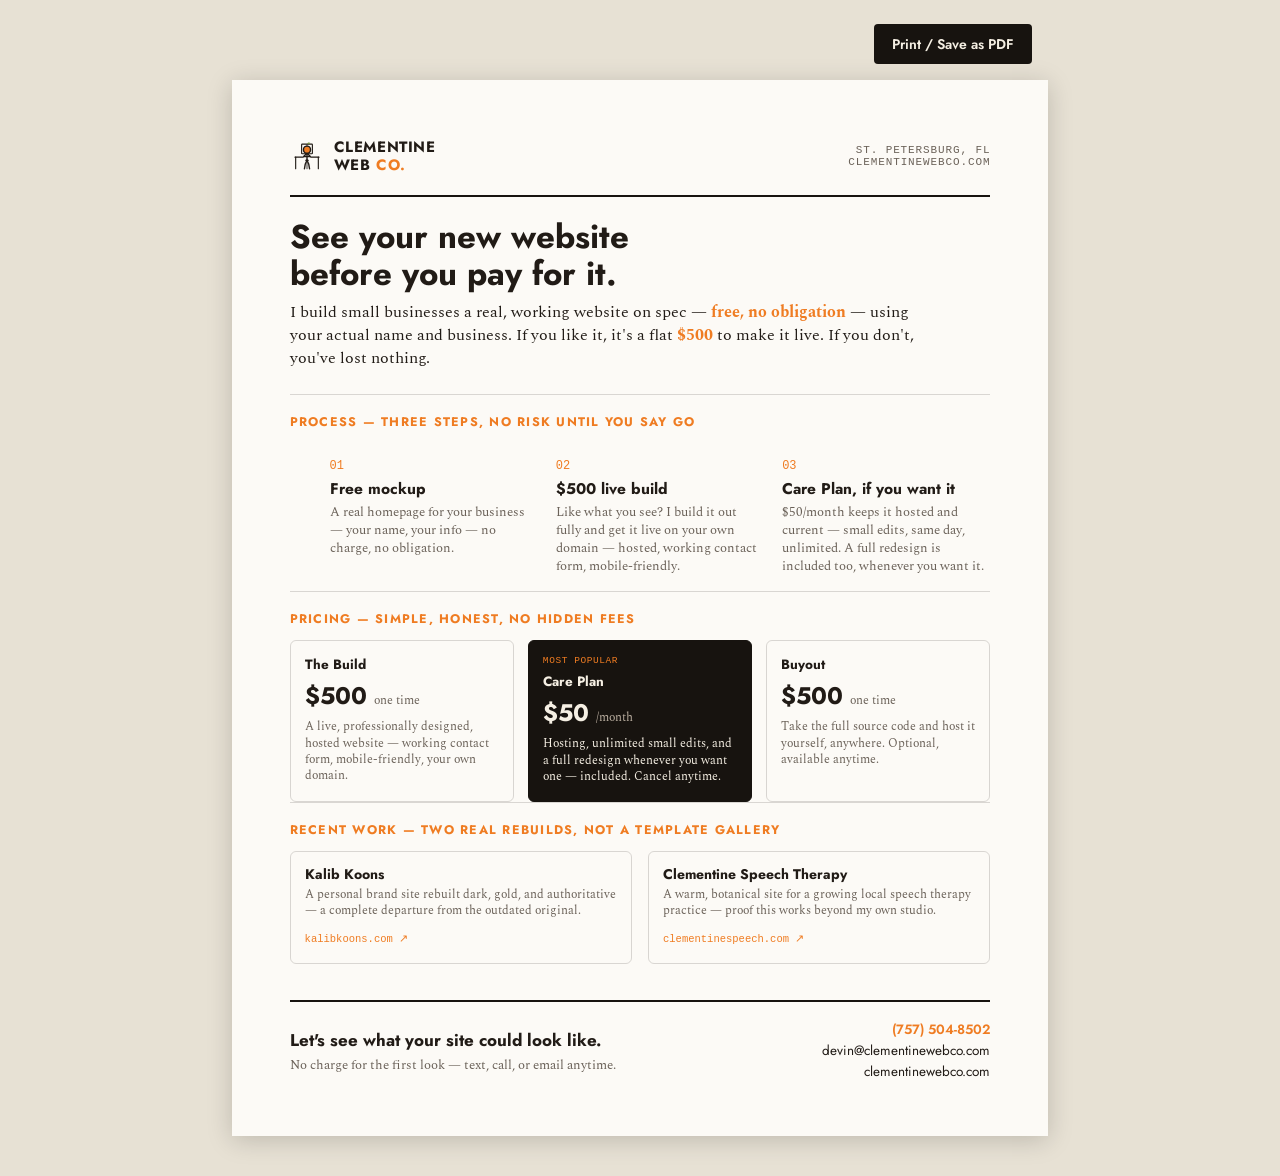
==== site/flyer.html @ dcc1195a "Add printable one-page flyer (process, pricing, recent work) Co-Authored-By: Claude Sonnet 5 <norepl" ====
<!doctype html>
<html lang="en">
<head>
<meta charset="UTF-8">
<meta name="viewport" content="width=device-width, initial-scale=1">
<title>Clementine Web Co. — Flyer</title>
<meta name="description" content="Printable one-page flyer for Clementine Web Co.: process, pricing, and recent work.">
<meta name="robots" content="noindex">
<link rel="icon" type="image/svg+xml" href="brand/clementine-mark-on-light.svg">
<link rel="preconnect" href="https://fonts.googleapis.com">
<link rel="preconnect" href="https://fonts.gstatic.com" crossorigin>
<link href="https://fonts.googleapis.com/css2?family=Jost:wght@400;500;600;700&family=Spectral:ital,wght@0,400;0,500;0,600;1,400&display=swap" rel="stylesheet">
<style>
  :root {
    --ink: #211B16;
    --paper: #FCFAF6;
    --paper-2: #F3EEE4;
    --rule: rgba(33, 27, 22, 0.16);
    --muted: #6B6259;
    --citrus: #EF7C22;
    --leaf: #74923F;
    --black: #17130F;
    --cream: #F5EFE3;
    --font-display: "Jost", Futura, "Century Gothic", "Avenir Next", "Segoe UI", sans-serif;
    --font-body: "Spectral", "Iowan Old Style", "Palatino Linotype", Georgia, serif;
    --font-mono: ui-monospace, "SF Mono", Menlo, monospace;
  }
  * { box-sizing: border-box; }
  html, body { margin: 0; padding: 0; }
  body {
    background: #E7E1D4;
    color: var(--ink);
    font-family: var(--font-body);
    -webkit-font-smoothing: antialiased;
  }

  .print-bar {
    max-width: 8.5in;
    margin: 24px auto 0;
    padding: 0 16px;
    display: flex;
    justify-content: flex-end;
  }
  .print-bar button {
    font-family: var(--font-display);
    font-weight: 600;
    font-size: 14px;
    background: var(--black);
    color: var(--cream);
    border: none;
    border-radius: 4px;
    padding: 10px 18px;
    cursor: pointer;
  }
  .print-bar button:hover { background: var(--citrus); color: var(--black); }

  .page {
    width: 8.5in;
    height: 11in;
    margin: 16px auto 40px;
    padding: 0.55in 0.6in;
    background: var(--paper);
    box-shadow: 0 4px 24px rgba(0,0,0,0.18);
    display: flex;
    flex-direction: column;
  }

  /* ---- Header ---- */
  .flyer-header {
    display: flex;
    align-items: center;
    justify-content: space-between;
    padding-bottom: 16px;
    border-bottom: 2px solid var(--black);
  }
  .flyer-brand {
    display: flex;
    align-items: center;
    gap: 10px;
  }
  .flyer-brand img { display: block; }
  .flyer-brand-word {
    font-family: var(--font-display);
    font-weight: 700;
    text-transform: uppercase;
    letter-spacing: 0.04em;
    font-size: 15px;
    line-height: 1.2;
  }
  .flyer-brand-word em { color: var(--citrus); font-style: normal; }
  .flyer-eyebrow {
    font-family: var(--font-mono);
    font-size: 11px;
    letter-spacing: 0.08em;
    text-transform: uppercase;
    color: var(--muted);
    text-align: right;
  }

  .flyer-hero { padding: 22px 0 24px; }
  .flyer-hero h1 {
    font-family: var(--font-display);
    font-weight: 700;
    font-size: 33px;
    line-height: 1.12;
    margin: 0 0 8px;
    max-width: 8in;
  }
  .flyer-hero p {
    font-size: 15.5px;
    line-height: 1.5;
    margin: 0;
    max-width: 6.6in;
    color: var(--ink);
  }
  .flyer-hero strong { color: var(--citrus); }

  h2.flyer-h2 {
    font-family: var(--font-display);
    font-weight: 700;
    font-size: 12.5px;
    text-transform: uppercase;
    letter-spacing: 0.1em;
    color: var(--citrus);
    margin: 0 0 12px;
    padding-top: 18px;
    border-top: 1px solid var(--rule);
  }

  /* ---- Process ---- */
  .flyer-process {
    display: grid;
    grid-template-columns: repeat(3, 1fr);
    gap: 18px;
  }
  .flyer-process li {
    list-style: none;
  }
  .flyer-process .num {
    font-family: var(--font-mono);
    font-size: 12px;
    color: var(--citrus);
    display: block;
    margin-bottom: 4px;
  }
  .flyer-process h3 {
    font-family: var(--font-display);
    font-size: 15.5px;
    font-weight: 700;
    margin: 0 0 4px;
  }
  .flyer-process p {
    font-size: 12.5px;
    line-height: 1.42;
    color: var(--muted);
    margin: 0;
  }

  /* ---- Pricing ---- */
  .flyer-pricing {
    display: grid;
    grid-template-columns: repeat(3, 1fr);
    gap: 14px;
  }
  .price-card {
    border: 1px solid var(--rule);
    border-radius: 6px;
    padding: 14px 14px 16px;
  }
  .price-card.featured {
    background: var(--black);
    color: var(--cream);
    border-color: var(--black);
  }
  .price-card h3 {
    font-family: var(--font-display);
    font-size: 13.5px;
    font-weight: 700;
    margin: 0 0 4px;
  }
  .price-card .badge {
    font-family: var(--font-mono);
    font-size: 9.5px;
    text-transform: uppercase;
    letter-spacing: 0.06em;
    color: var(--citrus);
    margin: 0 0 6px;
  }
  .price-card .num {
    font-family: var(--font-display);
    font-weight: 700;
    font-size: 24px;
    margin: 2px 0 6px;
  }
  .price-card .num span {
    font-family: var(--font-body);
    font-weight: 400;
    font-size: 12px;
    color: var(--muted);
  }
  .price-card.featured .num span { color: #B8AC9E; }
  .price-card p:last-child {
    font-size: 11.5px;
    line-height: 1.4;
    margin: 0;
    color: var(--muted);
  }
  .price-card.featured p:last-child { color: var(--cream); }

  /* ---- Work ---- */
  .flyer-work {
    display: grid;
    grid-template-columns: repeat(2, 1fr);
    gap: 16px;
  }
  .work-card {
    border: 1px solid var(--rule);
    border-radius: 6px;
    overflow: hidden;
  }
  .work-card-top { height: 30px; }
  .work-card-body { padding: 12px 14px 14px; }
  .work-card h3 { font-family: var(--font-display); font-size: 14px; margin: 0 0 3px; }
  .work-card p { font-size: 11.5px; line-height: 1.4; color: var(--muted); margin: 0 0 6px; }
  .work-card .link { font-family: var(--font-mono); font-size: 10.5px; color: var(--citrus); }

  /* ---- Footer / CTA ---- */
  .flyer-footer {
    margin-top: auto;
    padding-top: 18px;
    border-top: 2px solid var(--black);
    display: flex;
    align-items: center;
    justify-content: space-between;
    gap: 20px;
  }
  .flyer-cta h3 {
    font-family: var(--font-display);
    font-weight: 700;
    font-size: 17px;
    margin: 0 0 4px;
  }
  .flyer-cta p { font-size: 12.5px; color: var(--muted); margin: 0; }
  .flyer-contact {
    text-align: right;
    font-family: var(--font-display);
    font-size: 13.5px;
    line-height: 1.55;
  }
  .flyer-contact .accent { color: var(--citrus); font-weight: 600; }

  @media print {
    body { background: var(--paper); }
    .print-bar { display: none; }
    .page {
      margin: 0;
      box-shadow: none;
      width: auto;
      height: auto;
    }
    @page { size: letter portrait; margin: 0; }
  }
</style>
</head>
<body>

<div class="print-bar">
  <button onclick="window.print()">Print / Save as PDF</button>
</div>

<div class="page">

  <div class="flyer-header">
    <div class="flyer-brand">
      <img src="brand/clementine-mark-on-light.svg" alt="" width="34" height="34">
      <span class="flyer-brand-word">Clementine<br>Web <em>Co.</em></span>
    </div>
    <p class="flyer-eyebrow">St. Petersburg, FL<br>clementinewebco.com</p>
  </div>

  <div class="flyer-hero">
    <h1>See your new website<br>before you pay for it.</h1>
    <p>I build small businesses a real, working website on spec — <strong>free, no obligation</strong> — using your actual name and business. If you like it, it's a flat <strong>$500</strong> to make it live. If you don't, you've lost nothing.</p>
  </div>

  <h2 class="flyer-h2">Process — three steps, no risk until you say go</h2>
  <ol class="flyer-process">
    <li>
      <span class="num">01</span>
      <h3>Free mockup</h3>
      <p>A real homepage for your business — your name, your info — no charge, no obligation.</p>
    </li>
    <li>
      <span class="num">02</span>
      <h3>$500 live build</h3>
      <p>Like what you see? I build it out fully and get it live on your own domain — hosted, working contact form, mobile-friendly.</p>
    </li>
    <li>
      <span class="num">03</span>
      <h3>Care Plan, if you want it</h3>
      <p>$50/month keeps it hosted and current — small edits, same day, unlimited. A full redesign is included too, whenever you want it.</p>
    </li>
  </ol>

  <h2 class="flyer-h2">Pricing — simple, honest, no hidden fees</h2>
  <div class="flyer-pricing">
    <div class="price-card">
      <h3>The Build</h3>
      <p class="num">$500 <span>one time</span></p>
      <p>A live, professionally designed, hosted website — working contact form, mobile-friendly, your own domain.</p>
    </div>
    <div class="price-card featured">
      <p class="badge">Most Popular</p>
      <h3>Care Plan</h3>
      <p class="num">$50 <span>/month</span></p>
      <p>Hosting, unlimited small edits, and a full redesign whenever you want one — included. Cancel anytime.</p>
    </div>
    <div class="price-card">
      <h3>Buyout</h3>
      <p class="num">$500 <span>one time</span></p>
      <p>Take the full source code and host it yourself, anywhere. Optional, available anytime.</p>
    </div>
  </div>

  <h2 class="flyer-h2">Recent work — two real rebuilds, not a template gallery</h2>
  <div class="flyer-work">
    <div class="work-card">
      <span class="work-card-top" style="background:linear-gradient(135deg,#17130F,#EF7C22);"></span>
      <div class="work-card-body">
        <h3>Kalib Koons</h3>
        <p>A personal brand site rebuilt dark, gold, and authoritative — a complete departure from the outdated original.</p>
        <span class="link">kalibkoons.com ↗</span>
      </div>
    </div>
    <div class="work-card">
      <span class="work-card-top" style="background:linear-gradient(135deg,#74923F,#F3EEE4);"></span>
      <div class="work-card-body">
        <h3>Clementine Speech Therapy</h3>
        <p>A warm, botanical site for a growing local speech therapy practice — proof this works beyond my own studio.</p>
        <span class="link">clementinespeech.com ↗</span>
      </div>
    </div>
  </div>

  <div class="flyer-footer">
    <div class="flyer-cta">
      <h3>Let's see what your site could look like.</h3>
      <p>No charge for the first look — text, call, or email anytime.</p>
    </div>
    <div class="flyer-contact">
      <div class="accent">(757) 504-8502</div>
      <div>devin@clementinewebco.com</div>
      <div>clementinewebco.com</div>
    </div>
  </div>

</div>

</body>
</html>
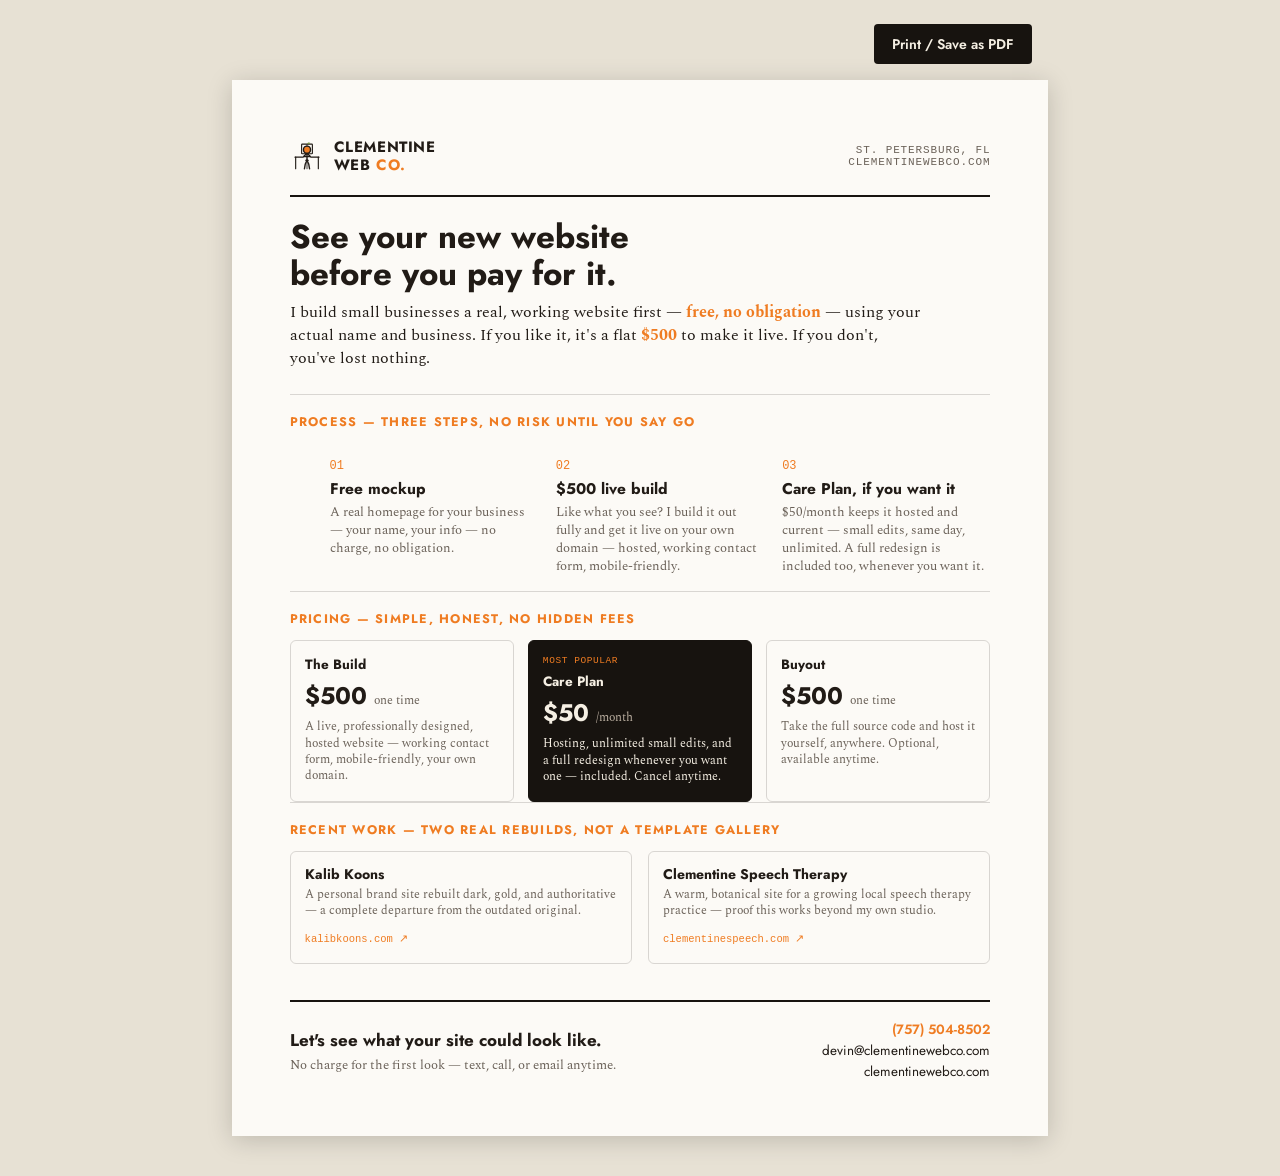
==== commit 17ea3bbb: "Remove 'spec' wording, add scroll fade-ins, contact popup, existing-website field - Replace 'on spec" ====
--- a/site/flyer.html
+++ b/site/flyer.html
@@ -280,7 +280,7 @@
 
   <div class="flyer-hero">
     <h1>See your new website<br>before you pay for it.</h1>
-    <p>I build small businesses a real, working website on spec — <strong>free, no obligation</strong> — using your actual name and business. If you like it, it's a flat <strong>$500</strong> to make it live. If you don't, you've lost nothing.</p>
+    <p>I build small businesses a real, working website first — <strong>free, no obligation</strong> — using your actual name and business. If you like it, it's a flat <strong>$500</strong> to make it live. If you don't, you've lost nothing.</p>
   </div>
 
   <h2 class="flyer-h2">Process — three steps, no risk until you say go</h2>
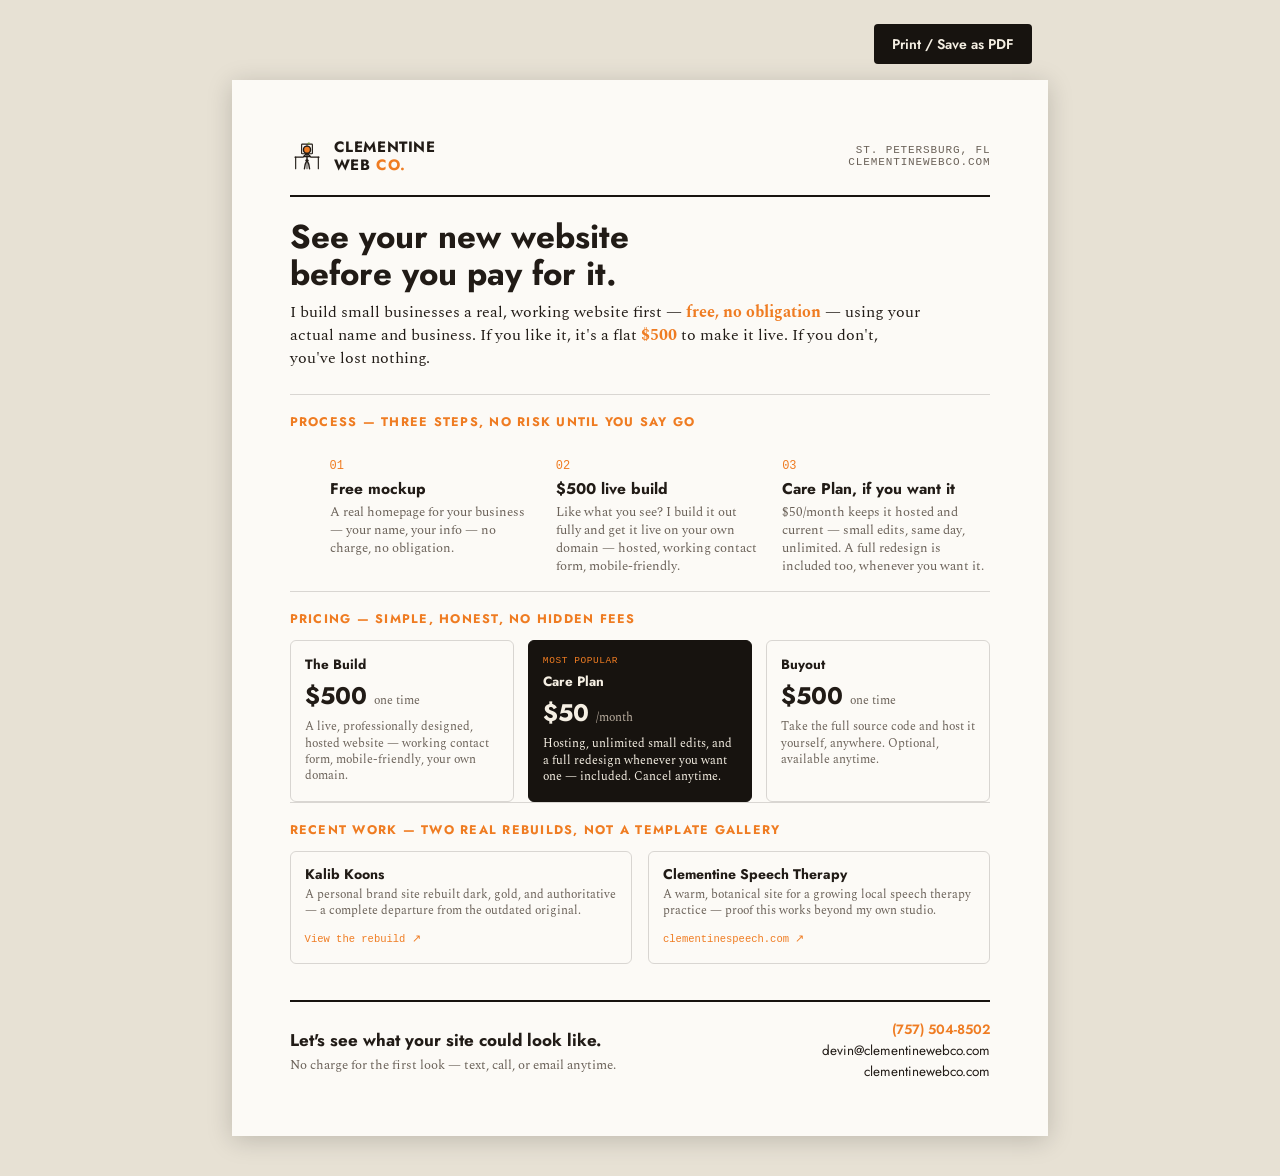
==== commit 8abc7cf6: "Point Kalib Koons portfolio link at the new build, not the old live site Also picks up earlier lint " ====
--- a/site/flyer.html
+++ b/site/flyer.html
@@ -7,6 +7,7 @@
 <meta name="description" content="Printable one-page flyer for Clementine Web Co.: process, pricing, and recent work.">
 <meta name="robots" content="noindex">
 <link rel="icon" type="image/svg+xml" href="brand/clementine-mark-on-light.svg">
+<link rel="icon" type="image/png" sizes="180x180" href="images/apple-touch-icon.png">
 <link rel="preconnect" href="https://fonts.googleapis.com">
 <link rel="preconnect" href="https://fonts.gstatic.com" crossorigin>
 <link href="https://fonts.googleapis.com/css2?family=Jost:wght@400;500;600;700&family=Spectral:ital,wght@0,400;0,500;0,600;1,400&display=swap" rel="stylesheet">
@@ -219,6 +220,8 @@
     overflow: hidden;
   }
   .work-card-top { height: 30px; }
+  .work-card-top.grad-dark { background: linear-gradient(135deg, var(--black), var(--citrus)); }
+  .work-card-top.grad-leaf { background: linear-gradient(135deg, var(--leaf), var(--paper-2)); }
   .work-card-body { padding: 12px 14px 14px; }
   .work-card h3 { font-family: var(--font-display); font-size: 14px; margin: 0 0 3px; }
   .work-card p { font-size: 11.5px; line-height: 1.4; color: var(--muted); margin: 0 0 6px; }
@@ -325,15 +328,15 @@
   <h2 class="flyer-h2">Recent work — two real rebuilds, not a template gallery</h2>
   <div class="flyer-work">
     <div class="work-card">
-      <span class="work-card-top" style="background:linear-gradient(135deg,#17130F,#EF7C22);"></span>
+      <span class="work-card-top grad-dark"></span>
       <div class="work-card-body">
         <h3>Kalib Koons</h3>
         <p>A personal brand site rebuilt dark, gold, and authoritative — a complete departure from the outdated original.</p>
-        <span class="link">kalibkoons.com ↗</span>
+        <span class="link">View the rebuild ↗</span>
       </div>
     </div>
     <div class="work-card">
-      <span class="work-card-top" style="background:linear-gradient(135deg,#74923F,#F3EEE4);"></span>
+      <span class="work-card-top grad-leaf"></span>
       <div class="work-card-body">
         <h3>Clementine Speech Therapy</h3>
         <p>A warm, botanical site for a growing local speech therapy practice — proof this works beyond my own studio.</p>
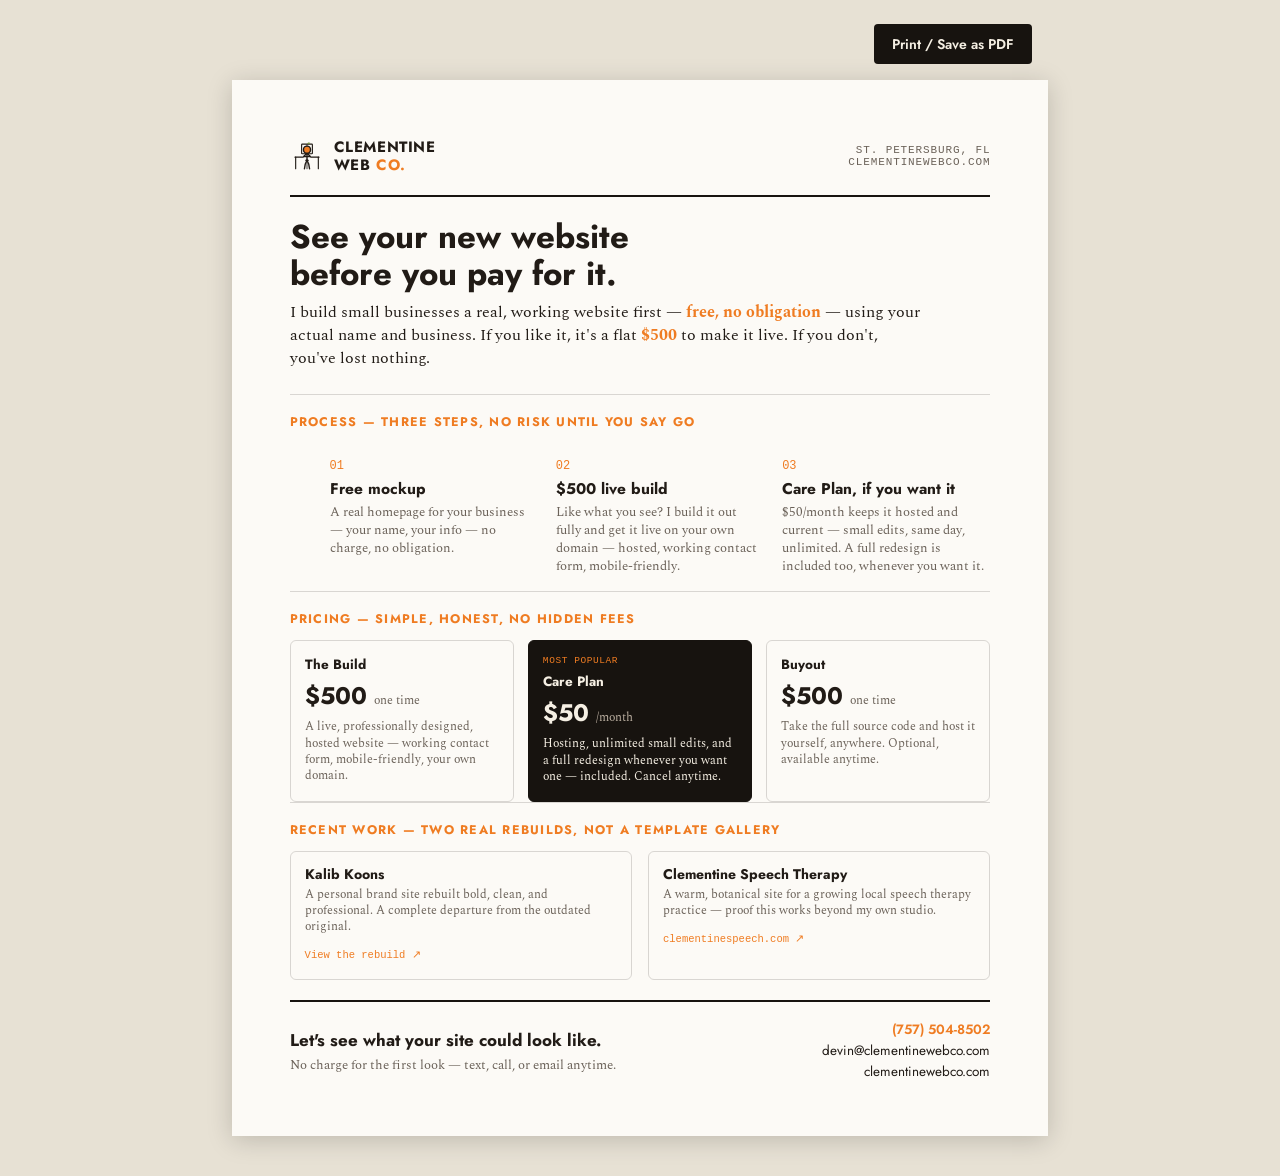
==== commit a9d32792: "Correct Kalib Koons rebuild description and refresh its thumbnail Copy said 'dark, gold, and authori" ====
--- a/site/flyer.html
+++ b/site/flyer.html
@@ -331,7 +331,7 @@
       <span class="work-card-top grad-dark"></span>
       <div class="work-card-body">
         <h3>Kalib Koons</h3>
-        <p>A personal brand site rebuilt dark, gold, and authoritative — a complete departure from the outdated original.</p>
+        <p>A personal brand site rebuilt bold, clean, and professional. A complete departure from the outdated original.</p>
         <span class="link">View the rebuild ↗</span>
       </div>
     </div>
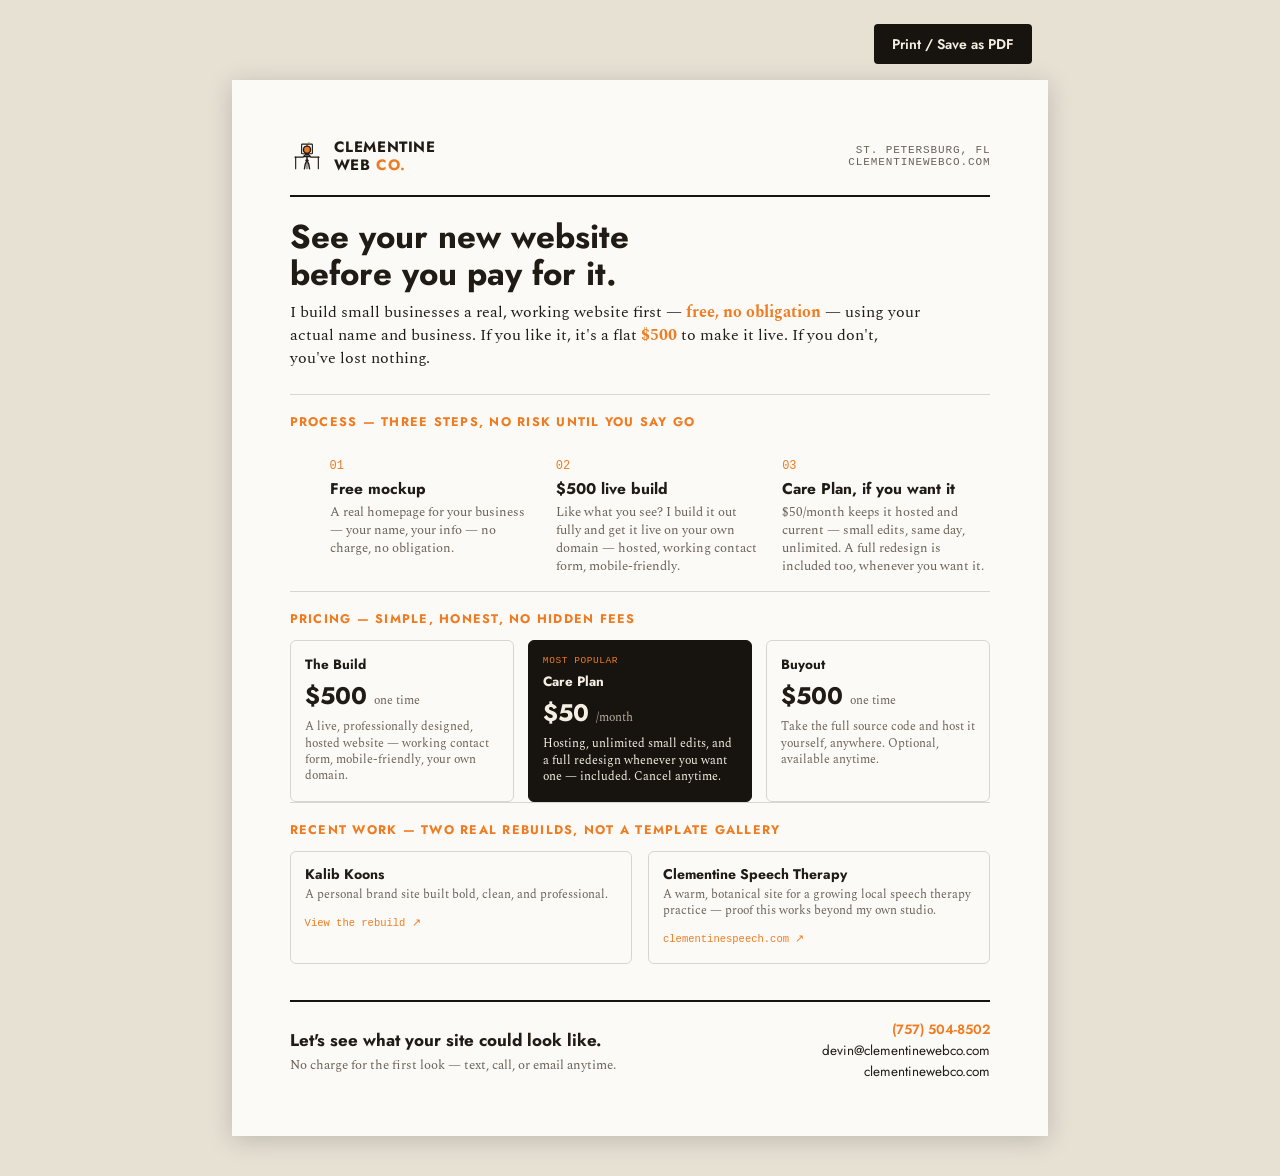
==== commit b3037b7e: "Drop disparaging comparison to Kalib's old site from portfolio copy Only describe the new build now," ====
--- a/site/flyer.html
+++ b/site/flyer.html
@@ -331,7 +331,7 @@
       <span class="work-card-top grad-dark"></span>
       <div class="work-card-body">
         <h3>Kalib Koons</h3>
-        <p>A personal brand site rebuilt bold, clean, and professional. A complete departure from the outdated original.</p>
+        <p>A personal brand site built bold, clean, and professional.</p>
         <span class="link">View the rebuild ↗</span>
       </div>
     </div>
